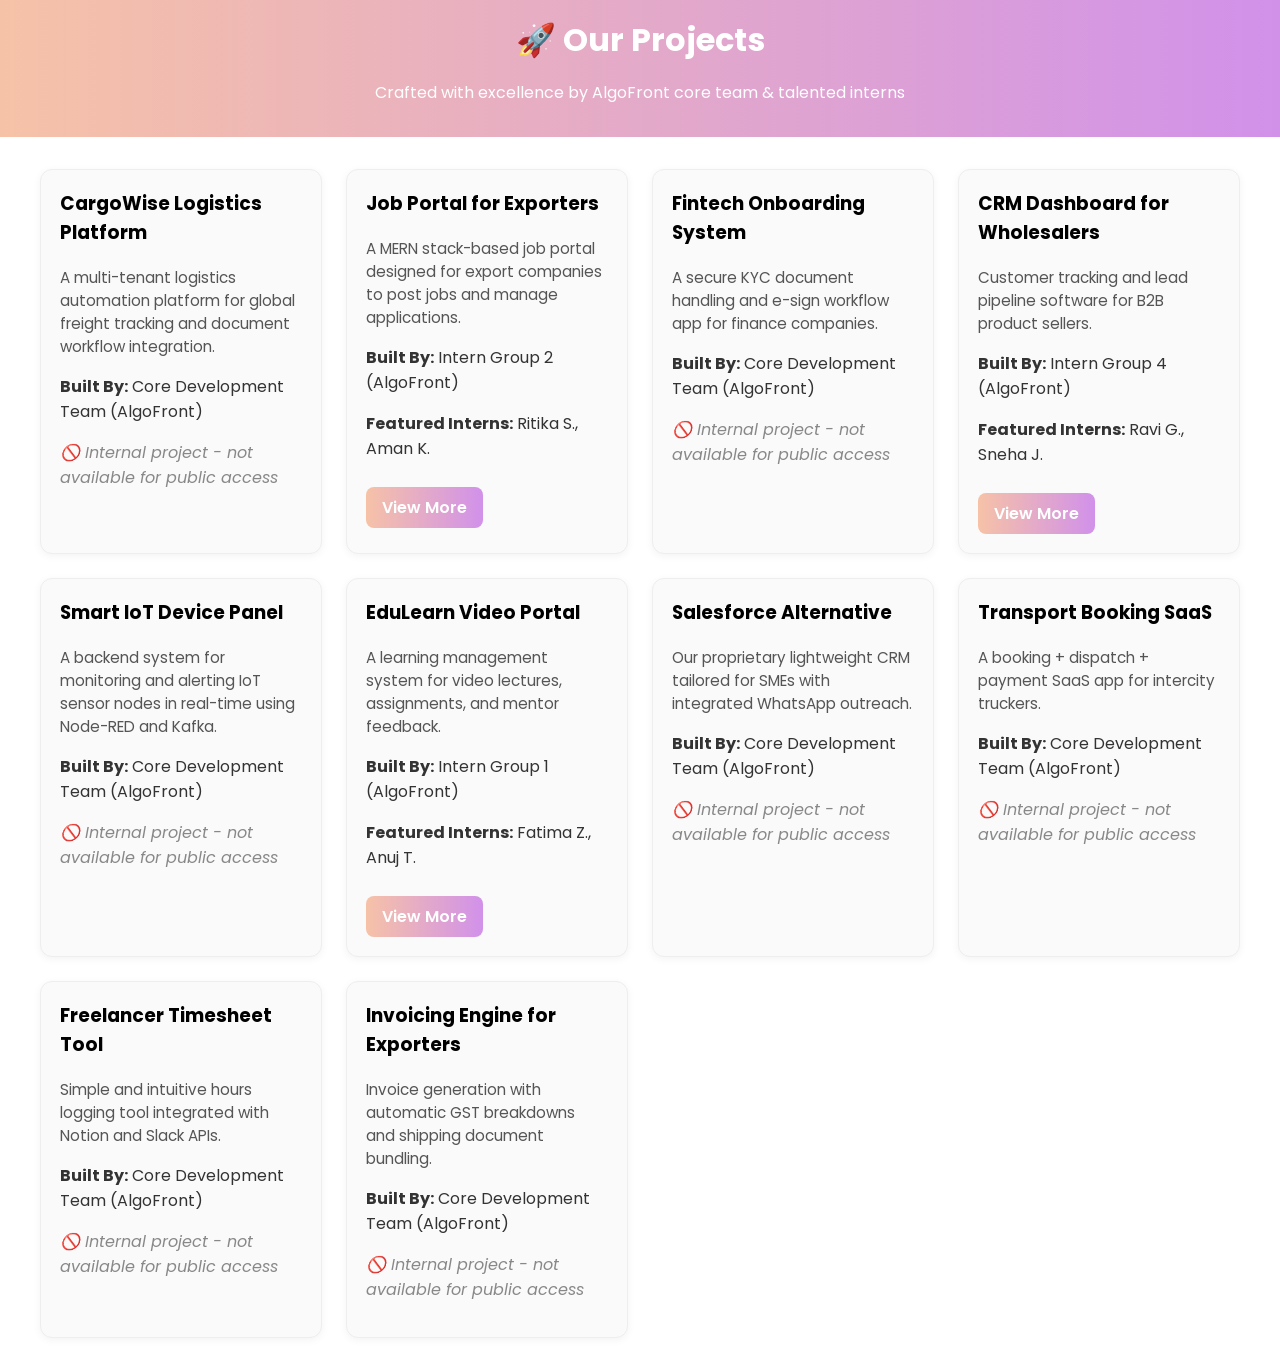
==== project.html @ b9950a49 "initial commit" ====
<!DOCTYPE html>
<html lang="en">
<head>
  <meta charset="UTF-8" />
  <meta name="viewport" content="width=device-width, initial-scale=1.0"/>
  <title>Our Projects - AlgoFront</title>
  <style>
    @import url('https://fonts.googleapis.com/css2?family=Poppins:wght@400;600;700&display=swap');

    body {
      font-family: 'Poppins', sans-serif;
      margin: 0;
      padding: 0;
      background: #fff;
      color: #333;
    }

    header {
      background: linear-gradient(to right, #f6c2a7, #d191ea);
      padding: 1rem 2rem;
      text-align: center;
      color: white;
    }

    header h1 {
      margin: 0;
      font-size: 2rem;
    }

    .project-section {
      padding: 2rem;
      max-width: 1200px;
      margin: auto;
    }

    .project-grid {
      display: grid;
      grid-template-columns: repeat(auto-fit, minmax(280px, 1fr));
      gap: 1.5rem;
    }

    .project-card {
      border: 1px solid #eee;
      border-radius: 12px;
      padding: 1.2rem;
      background-color: #fafafa;
      box-shadow: 0 2px 8px rgba(0,0,0,0.05);
      transition: transform 0.2s ease-in-out;
    }

    .project-card:hover {
      transform: translateY(-5px);
    }

    .project-card h3 {
      margin-top: 0;
      color: #000;
    }

    .desc {
      font-size: 0.95rem;
      color: #555;
    }

    .view-more-btn {
      display: inline-block;
      margin-top: 10px;
      padding: 0.5rem 1rem;
      background: linear-gradient(to right, #f6c2a7, #d191ea);
      color: white;
      text-decoration: none;
      border-radius: 8px;
      font-weight: 600;
    }

    .view-more-btn:hover {
      opacity: 0.9;
    }
  </style>
</head>
<body>
  <header>
    <h1>🚀 Our Projects</h1>
    <p>Crafted with excellence by AlgoFront core team & talented interns</p>
  </header>

  <section class="project-section">
    <div id="project-container" class="project-grid"></div>
  </section>

  <script>
    const projects = [
      {
        title: "CargoWise Logistics Platform",
        description: "A multi-tenant logistics automation platform for global freight tracking and document workflow integration.",
        builtBy: "Core Development Team (AlgoFront)",
        featuredInterns: [],
        contributorLink: "",
        internalOnly: true
      },
      {
        title: "Job Portal for Exporters",
        description: "A MERN stack-based job portal designed for export companies to post jobs and manage applications.",
        builtBy: "Intern Group 2 (AlgoFront)",
        featuredInterns: ["Ritika S.", "Aman K."],
        contributorLink: "projects/job-portal/contributors.md"
      },
      {
        title: "Fintech Onboarding System",
        description: "A secure KYC document handling and e-sign workflow app for finance companies.",
        builtBy: "Core Development Team (AlgoFront)",
        featuredInterns: [],
        contributorLink: "",
        internalOnly: true
      },
      {
        title: "CRM Dashboard for Wholesalers",
        description: "Customer tracking and lead pipeline software for B2B product sellers.",
        builtBy: "Intern Group 4 (AlgoFront)",
        featuredInterns: ["Ravi G.", "Sneha J."],
        contributorLink: "projects/crm/contributors.md"
      },
      {
        title: "Smart IoT Device Panel",
        description: "A backend system for monitoring and alerting IoT sensor nodes in real-time using Node-RED and Kafka.",
        builtBy: "Core Development Team (AlgoFront)",
        featuredInterns: [],
        contributorLink: "",
        internalOnly: true
      },
      {
        title: "EduLearn Video Portal",
        description: "A learning management system for video lectures, assignments, and mentor feedback.",
        builtBy: "Intern Group 1 (AlgoFront)",
        featuredInterns: ["Fatima Z.", "Anuj T."],
        contributorLink: "projects/edulearn/contributors.md"
      },
      {
        title: "Salesforce Alternative",
        description: "Our proprietary lightweight CRM tailored for SMEs with integrated WhatsApp outreach.",
        builtBy: "Core Development Team (AlgoFront)",
        featuredInterns: [],
        contributorLink: "",
        internalOnly: true
      },
      {
        title: "Transport Booking SaaS",
        description: "A booking + dispatch + payment SaaS app for intercity truckers.",
        builtBy: "Core Development Team (AlgoFront)",
        featuredInterns: [],
        contributorLink: "",
        internalOnly: true
      },
      {
        title: "Freelancer Timesheet Tool",
        description: "Simple and intuitive hours logging tool integrated with Notion and Slack APIs.",
        builtBy: "Core Development Team (AlgoFront)",
        featuredInterns: [],
        contributorLink: "",
        internalOnly: true
      },
      {
        title: "Invoicing Engine for Exporters",
        description: "Invoice generation with automatic GST breakdowns and shipping document bundling.",
        builtBy: "Core Development Team (AlgoFront)",
        featuredInterns: [],
        contributorLink: "",
        internalOnly: true
      }
    ];

    function renderProjects() {
      const container = document.getElementById("project-container");
      container.innerHTML = "";

      projects.forEach(p => {
        container.innerHTML += `
          <div class="project-card">
            <h3>${p.title}</h3>
            <p class="desc">${p.description}</p>
            <p><strong>Built By:</strong> ${p.builtBy}</p>
            ${p.featuredInterns?.length ? `<p><strong>Featured Interns:</strong> ${p.featuredInterns.join(", ")}</p>` : ""}
            ${
              p.internalOnly
                ? `<p style="color:#888;font-style:italic;">🚫 Internal project - not available for public access</p>`
                : `<a class="view-more-btn" href="${p.contributorLink}" target="_blank">View More</a>`
            }
          </div>
        `;
      });
    }

    window.onload = renderProjects;
  </script>
</body>
</html>
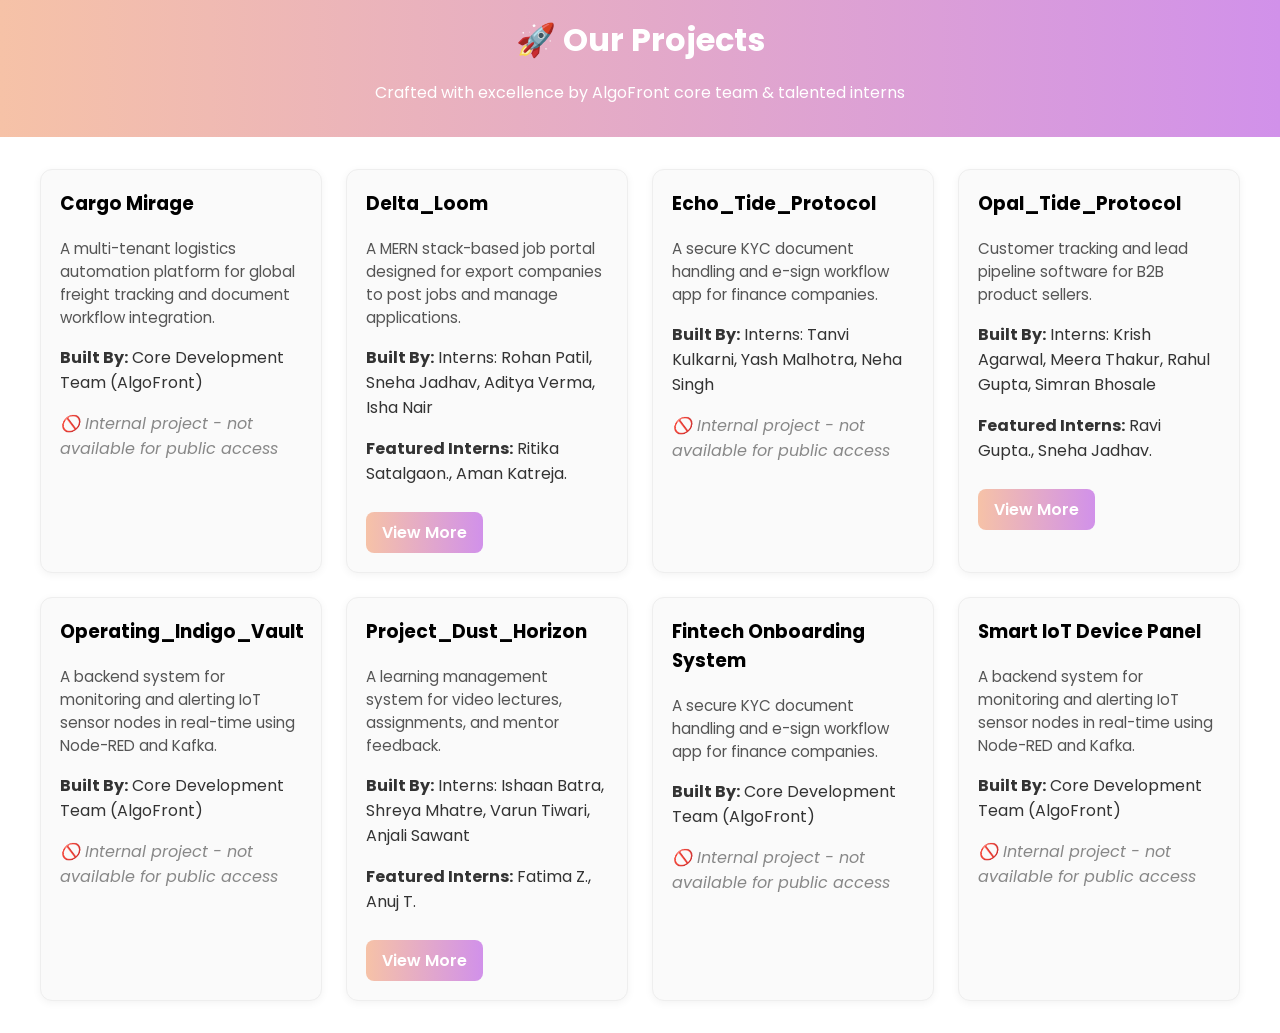
==== commit 4f4d52ac: "Algofront main website first commit" ====
--- a/project.html
+++ b/project.html
@@ -1,8 +1,9 @@
 <!DOCTYPE html>
 <html lang="en">
+
 <head>
   <meta charset="UTF-8" />
-  <meta name="viewport" content="width=device-width, initial-scale=1.0"/>
+  <meta name="viewport" content="width=device-width, initial-scale=1.0" />
   <title>Our Projects - AlgoFront</title>
   <style>
     @import url('https://fonts.googleapis.com/css2?family=Poppins:wght@400;600;700&display=swap');
@@ -44,7 +45,7 @@
       border-radius: 12px;
       padding: 1.2rem;
       background-color: #fafafa;
-      box-shadow: 0 2px 8px rgba(0,0,0,0.05);
+      box-shadow: 0 2px 8px rgba(0, 0, 0, 0.05);
       transition: transform 0.2s ease-in-out;
     }
 
@@ -78,6 +79,7 @@
     }
   </style>
 </head>
+
 <body>
   <header>
     <h1>🚀 Our Projects</h1>
@@ -91,7 +93,7 @@
   <script>
     const projects = [
       {
-        title: "CargoWise Logistics Platform",
+        title: "Cargo Mirage",
         description: "A multi-tenant logistics automation platform for global freight tracking and document workflow integration.",
         builtBy: "Core Development Team (AlgoFront)",
         featuredInterns: [],
@@ -99,12 +101,45 @@
         internalOnly: true
       },
       {
-        title: "Job Portal for Exporters",
+        title: "Delta_Loom",
         description: "A MERN stack-based job portal designed for export companies to post jobs and manage applications.",
-        builtBy: "Intern Group 2 (AlgoFront)",
-        featuredInterns: ["Ritika S.", "Aman K."],
+        builtBy: "Interns: Rohan Patil, Sneha Jadhav, Aditya Verma, Isha Nair",
+        featuredInterns: ["Ritika Satalgaon.", "Aman Katreja."],
         contributorLink: "projects/job-portal/contributors.md"
       },
+      {
+        title: "Echo_Tide_Protocol",
+        description: "A secure KYC document handling and e-sign workflow app for finance companies.",
+        builtBy: "Interns: Tanvi Kulkarni, Yash Malhotra, Neha Singh",
+        featuredInterns: [],
+        contributorLink: "",
+        internalOnly: true
+      },
+      {
+        title: "Opal_Tide_Protocol",
+        description: "Customer tracking and lead pipeline software for B2B product sellers.",
+        builtBy: "Interns: Krish Agarwal, Meera Thakur, Rahul Gupta, Simran Bhosale",
+        featuredInterns: ["Ravi Gupta.", "Sneha Jadhav."],
+        contributorLink: "projects/crm/contributors.md"
+      },
+      {
+        title: "Operating_Indigo_Vault",
+        description: "A backend system for monitoring and alerting IoT sensor nodes in real-time using Node-RED and Kafka.",
+        builtBy: "Core Development Team (AlgoFront)",
+        featuredInterns: [],
+        contributorLink: "",
+        internalOnly: true
+      },
+      {
+        title: "Project_Dust_Horizon",
+        description: "A learning management system for video lectures, assignments, and mentor feedback.",
+        builtBy: "Interns: Ishaan Batra, Shreya Mhatre, Varun Tiwari, Anjali Sawant",
+        featuredInterns: ["Fatima Z.", "Anuj T."],
+        contributorLink: "projects/edulearn/contributors.md"
+      },
+
+
+
       {
         title: "Fintech Onboarding System",
         description: "A secure KYC document handling and e-sign workflow app for finance companies.",
@@ -113,13 +148,7 @@
         contributorLink: "",
         internalOnly: true
       },
-      {
-        title: "CRM Dashboard for Wholesalers",
-        description: "Customer tracking and lead pipeline software for B2B product sellers.",
-        builtBy: "Intern Group 4 (AlgoFront)",
-        featuredInterns: ["Ravi G.", "Sneha J."],
-        contributorLink: "projects/crm/contributors.md"
-      },
+
       {
         title: "Smart IoT Device Panel",
         description: "A backend system for monitoring and alerting IoT sensor nodes in real-time using Node-RED and Kafka.",
@@ -128,45 +157,8 @@
         contributorLink: "",
         internalOnly: true
       },
-      {
-        title: "EduLearn Video Portal",
-        description: "A learning management system for video lectures, assignments, and mentor feedback.",
-        builtBy: "Intern Group 1 (AlgoFront)",
-        featuredInterns: ["Fatima Z.", "Anuj T."],
-        contributorLink: "projects/edulearn/contributors.md"
-      },
-      {
-        title: "Salesforce Alternative",
-        description: "Our proprietary lightweight CRM tailored for SMEs with integrated WhatsApp outreach.",
-        builtBy: "Core Development Team (AlgoFront)",
-        featuredInterns: [],
-        contributorLink: "",
-        internalOnly: true
-      },
-      {
-        title: "Transport Booking SaaS",
-        description: "A booking + dispatch + payment SaaS app for intercity truckers.",
-        builtBy: "Core Development Team (AlgoFront)",
-        featuredInterns: [],
-        contributorLink: "",
-        internalOnly: true
-      },
-      {
-        title: "Freelancer Timesheet Tool",
-        description: "Simple and intuitive hours logging tool integrated with Notion and Slack APIs.",
-        builtBy: "Core Development Team (AlgoFront)",
-        featuredInterns: [],
-        contributorLink: "",
-        internalOnly: true
-      },
-      {
-        title: "Invoicing Engine for Exporters",
-        description: "Invoice generation with automatic GST breakdowns and shipping document bundling.",
-        builtBy: "Core Development Team (AlgoFront)",
-        featuredInterns: [],
-        contributorLink: "",
-        internalOnly: true
-      }
+
+
     ];
 
     function renderProjects() {
@@ -180,11 +172,10 @@
             <p class="desc">${p.description}</p>
             <p><strong>Built By:</strong> ${p.builtBy}</p>
             ${p.featuredInterns?.length ? `<p><strong>Featured Interns:</strong> ${p.featuredInterns.join(", ")}</p>` : ""}
-            ${
-              p.internalOnly
-                ? `<p style="color:#888;font-style:italic;">🚫 Internal project - not available for public access</p>`
-                : `<a class="view-more-btn" href="${p.contributorLink}" target="_blank">View More</a>`
-            }
+            ${p.internalOnly
+            ? `<p style="color:#888;font-style:italic;">🚫 Internal project - not available for public access</p>`
+            : `<a class="view-more-btn" href="${p.contributorLink}" target="_blank">View More</a>`
+          }
           </div>
         `;
       });
@@ -193,4 +184,5 @@
     window.onload = renderProjects;
   </script>
 </body>
-</html>
+
+</html>
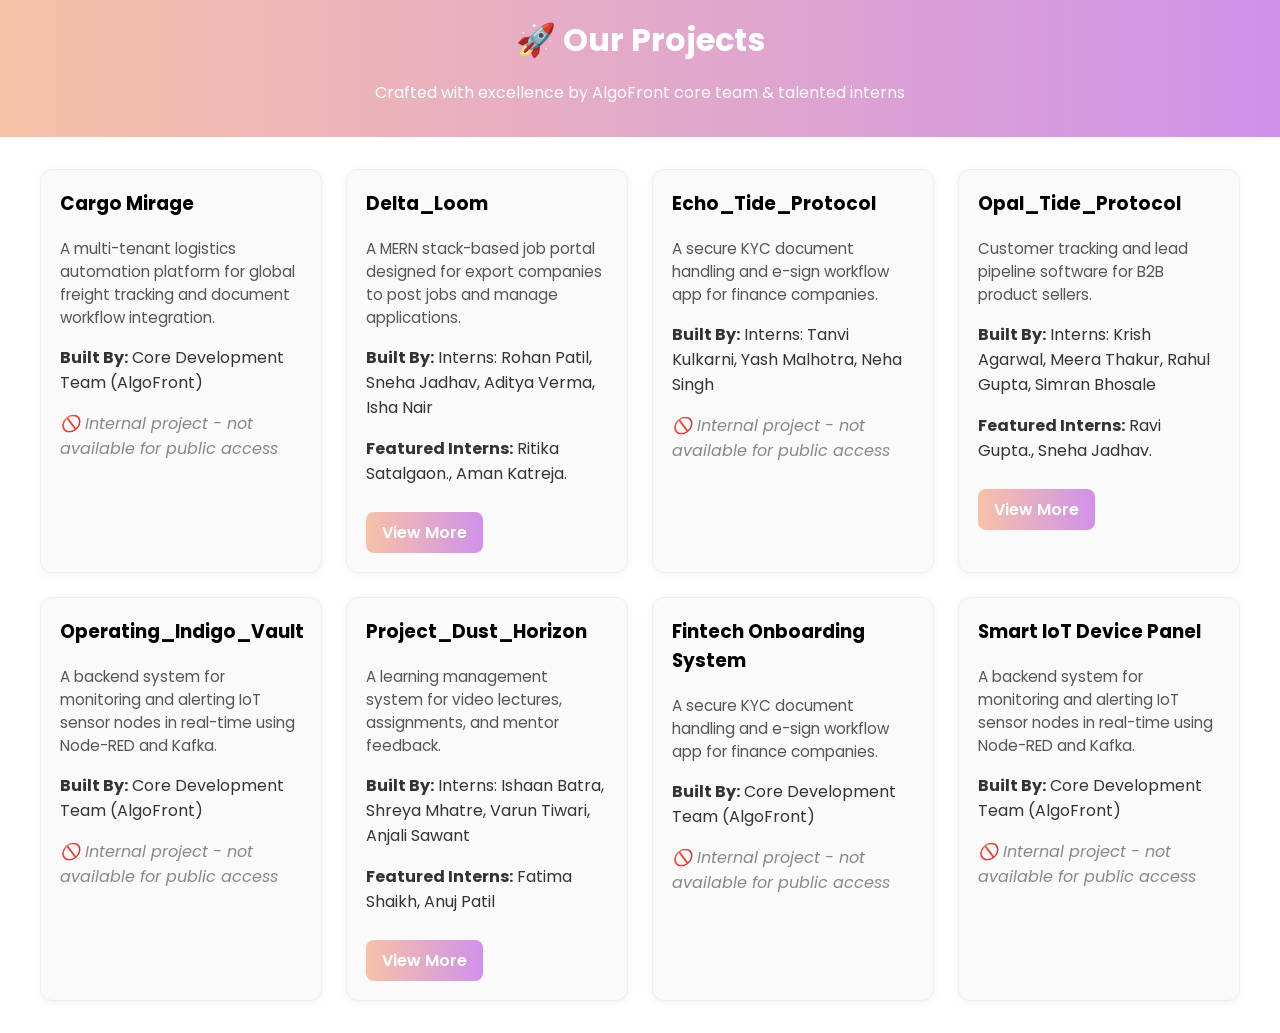
==== commit 9d12bfcb: "Url modified project" ====
--- a/project.html
+++ b/project.html
@@ -105,7 +105,7 @@
         description: "A MERN stack-based job portal designed for export companies to post jobs and manage applications.",
         builtBy: "Interns: Rohan Patil, Sneha Jadhav, Aditya Verma, Isha Nair",
         featuredInterns: ["Ritika Satalgaon.", "Aman Katreja."],
-        contributorLink: "projects/job-portal/contributors.md"
+        contributorLink: "https://gitlab.com/algofront-group/delta_loom_docs_only/-/blob/main/contributors.md"
       },
       {
         title: "Echo_Tide_Protocol",
@@ -120,7 +120,7 @@
         description: "Customer tracking and lead pipeline software for B2B product sellers.",
         builtBy: "Interns: Krish Agarwal, Meera Thakur, Rahul Gupta, Simran Bhosale",
         featuredInterns: ["Ravi Gupta.", "Sneha Jadhav."],
-        contributorLink: "projects/crm/contributors.md"
+        contributorLink: "https://gitlab.com/algofront-group/opal_tide_protocol_docs_only/-/blob/main/contributors.md"
       },
       {
         title: "Operating_Indigo_Vault",
@@ -134,11 +134,9 @@
         title: "Project_Dust_Horizon",
         description: "A learning management system for video lectures, assignments, and mentor feedback.",
         builtBy: "Interns: Ishaan Batra, Shreya Mhatre, Varun Tiwari, Anjali Sawant",
-        featuredInterns: ["Fatima Z.", "Anuj T."],
-        contributorLink: "projects/edulearn/contributors.md"
+        featuredInterns: ["Fatima Shaikh", "Anuj Patil"],
+        contributorLink: "https://gitlab.com/algofront-group/project_dust_horizon_docs_only/-/blob/main/contributors.md"
       },
-
-
 
       {
         title: "Fintech Onboarding System",
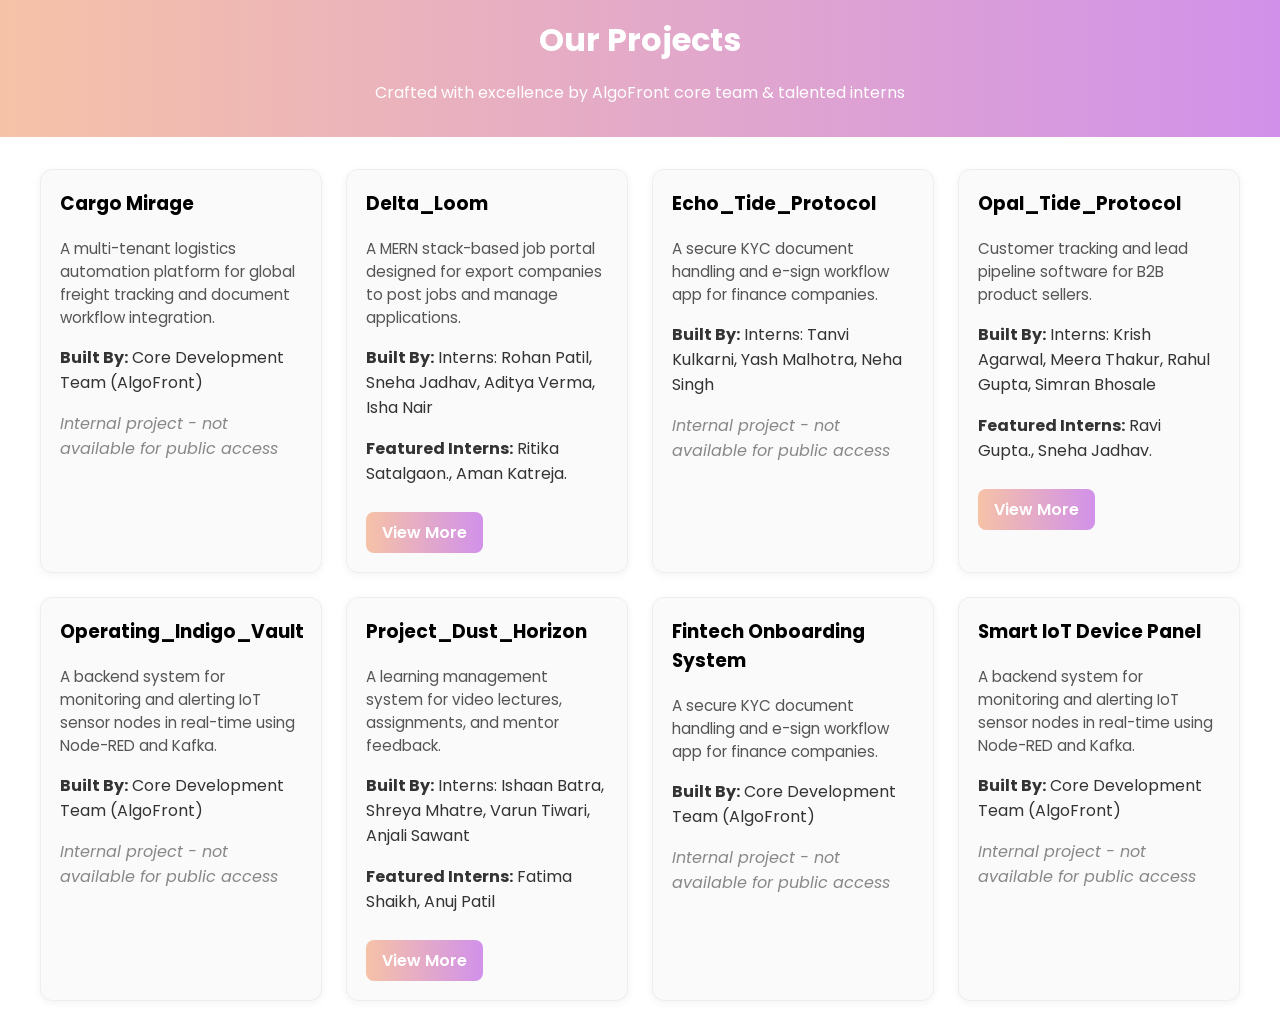
==== commit 36ac1aac: "modified project.html" ====
--- a/project.html
+++ b/project.html
@@ -82,7 +82,7 @@
 
 <body>
   <header>
-    <h1>🚀 Our Projects</h1>
+    <h1> Our Projects</h1>
     <p>Crafted with excellence by AlgoFront core team & talented interns</p>
   </header>
 
@@ -171,7 +171,7 @@
             <p><strong>Built By:</strong> ${p.builtBy}</p>
             ${p.featuredInterns?.length ? `<p><strong>Featured Interns:</strong> ${p.featuredInterns.join(", ")}</p>` : ""}
             ${p.internalOnly
-            ? `<p style="color:#888;font-style:italic;">🚫 Internal project - not available for public access</p>`
+            ? `<p style="color:#888;font-style:italic;"> Internal project - not available for public access</p>`
             : `<a class="view-more-btn" href="${p.contributorLink}" target="_blank">View More</a>`
           }
           </div>
